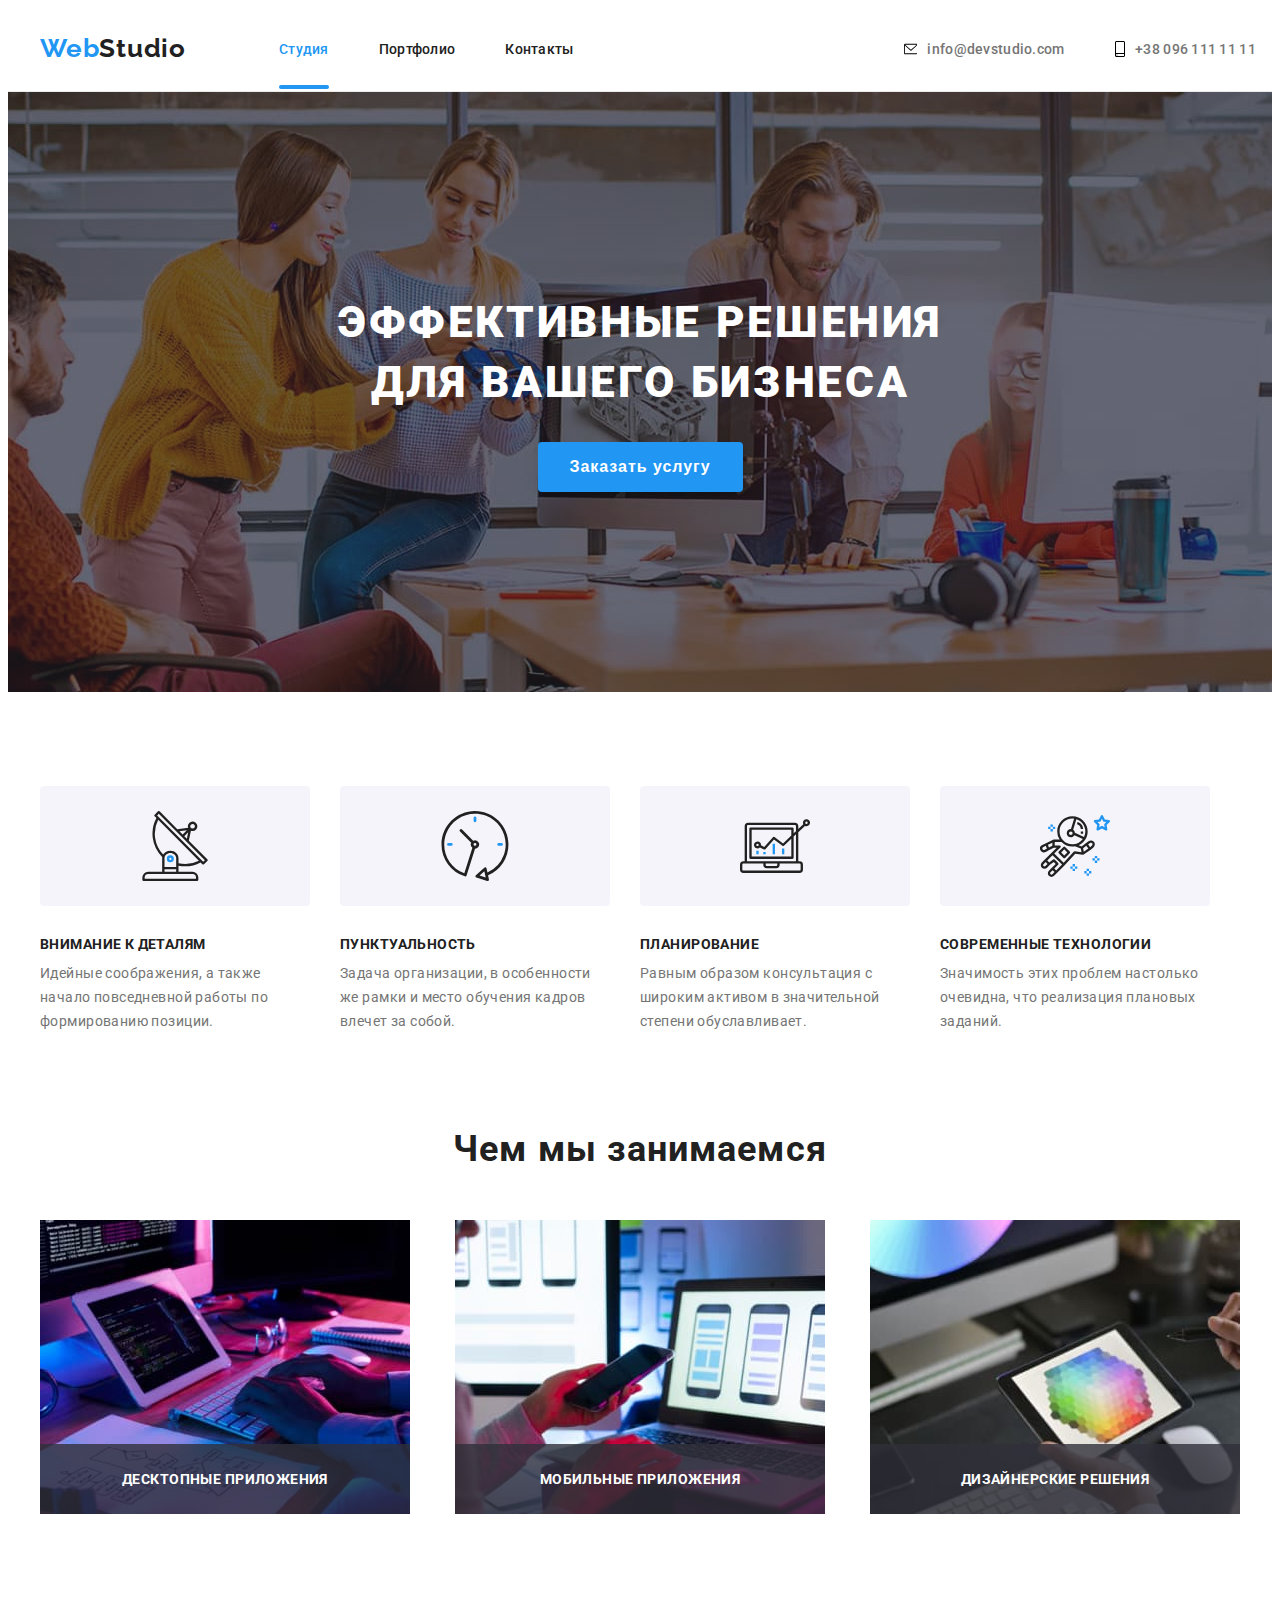
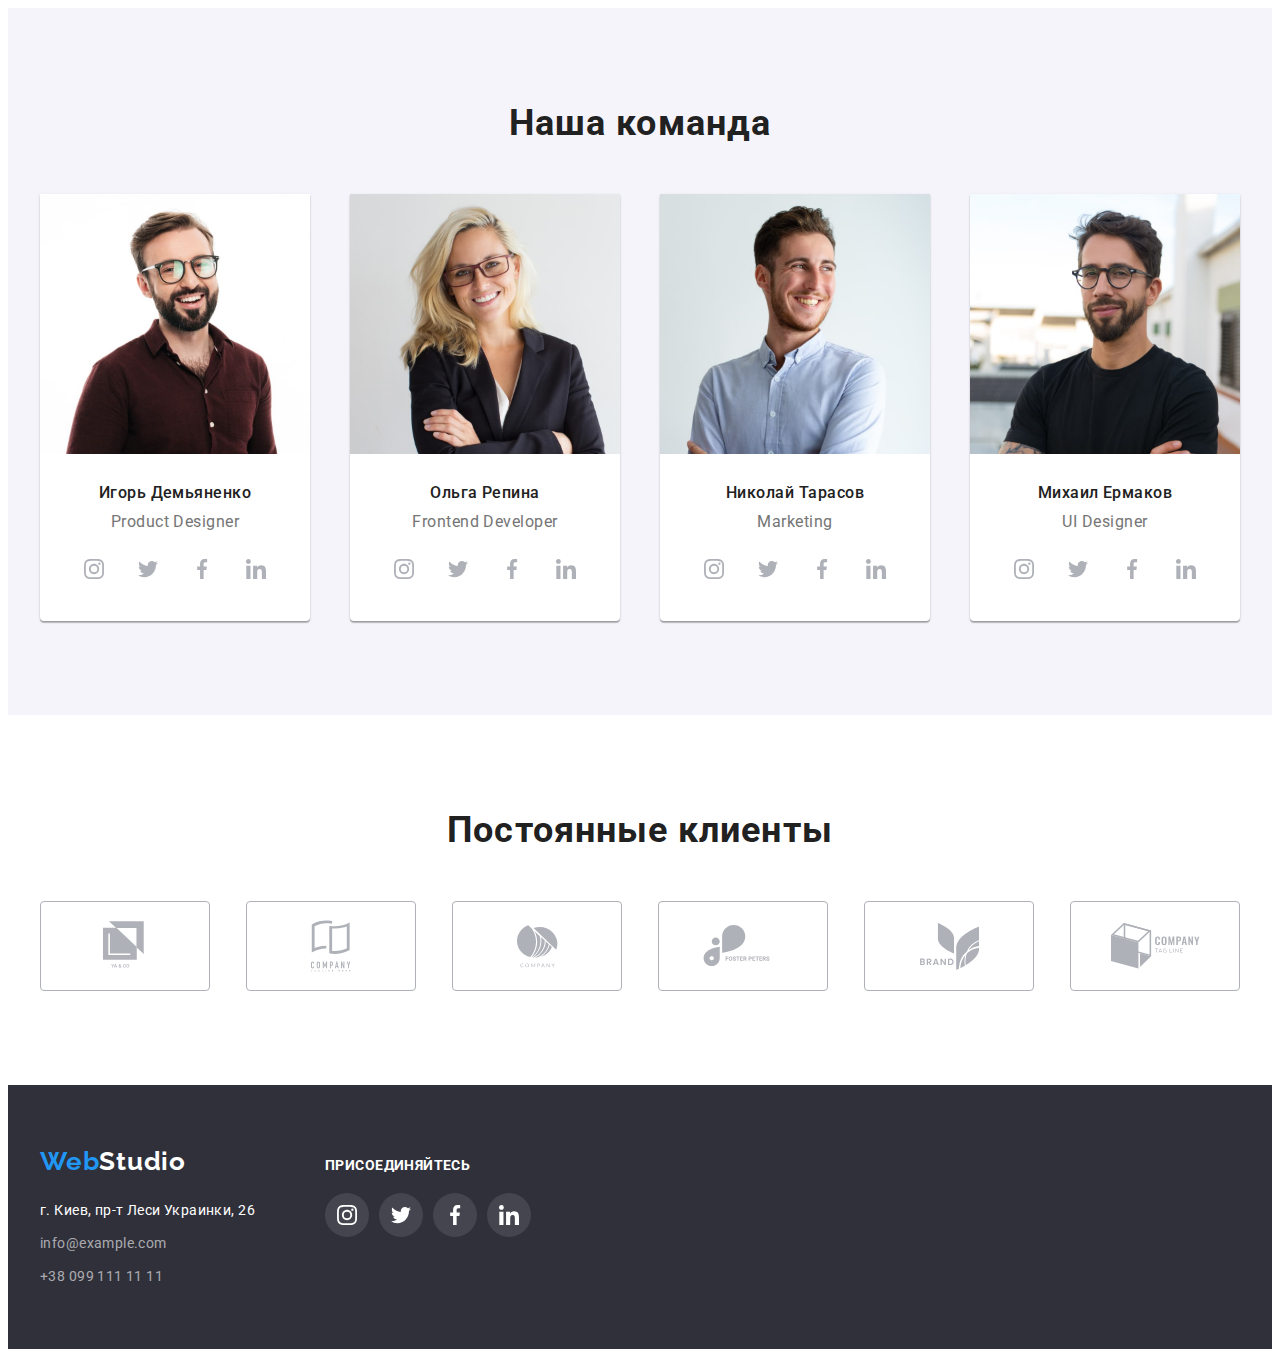
==== index.html @ bb1527b4 "перенесли ДЗ 5" ====
<!DOCTYPE html>
<html lang="ru">

<head>
    <meta charset="UTF-8">
    <meta name="viewport" content="width=device-width, initial-scale=1.0">
    <title>WebStudio</title>
    <link rel="stylesheet" href="https://cdnjs.cloudflare.com/ajax/libs/modern-normalize/1.0.0/modern-normalize.css" integrity="sha512-Zx6MlUMKSVJoQ+83OwhdILe8cSEsCzfqThJd7J/VA2UrK6Ctj85p+xzqfyuNXE5B1k25uUdmJ2OzItbBy9GHAQ=="иcrossorigin="anonymous"/>
    <link rel="preconnect" href="https://fonts.gstatic.com">
    <link href="https://fonts.googleapis.com/css2?family=Raleway:wght@700&family=Roboto:wght@400;500;700;900&display=swap" rel="stylesheet">
    <link rel="stylesheet" href="./css/styles.css"
</head>

<body>
    <header class="header">
       <div class="container">
        <nav class="navigation">
           <a class="logo" href="">
               <span class="logo-web">Web</span>Studio
           </a>
           <ul class="navigation-list">
               <li class="navigation-list-item">
                   <a class="navigation-list-link current" href="./index.html">Студия</a>
               </li>
               <li class="navigation-list-item">
                   <a class="navigation-list-link" href="./portfolio.html">Портфолио</a>
               </li>
               <li class="navigation-list-item">
                   <a class="navigation-list-link" href="#">Контакты</a>
               </li>
           </ul>
        </nav>
        <ul class="contact-list">
            <li class="contact-list-item">
                <a class="contact-mail" href="mailto:info@devstudio.com"><svg class="contact-icon">
                    <use href="./images/sprite.svg#icon-envelope"></use>
                </svg>info@devstudio.com</a>
            </li>
            <li class="contact-list-item">
                <a class="contact-tel" href="tel:+380961111111"><svg class="contact-icon">
                    <use href="./images/sprite.svg#icon-smartphone"></use>
                </svg>+38 096 111 11 11</a>
            </li>
        </ul>
       </div> 
    </header>
    <main>

        <!--HERO-->
        <section class="hero">
          <div class="container">
            <h1 class="hero-title">Эффективные решения для вашего бизнеса</h1>
            <button class="hero-button" type="button" data-modal-open>Заказать услугу</button>
          </div>
        </section>

        <!--Features-->
        <section class="features">
          <div class="container">
            <h2 hidden>Особенности</h2>
            <ul class="features-list">
                <li class="features-item">
                    <div class="features-svg">
                    <svg class="features-icon">
                        <use href="./images/sprite.svg#icon-antenna-1"> </use>
                    </svg>
                    </div>
                    <h3 class="features-title">Внимание к деталям</h3>
                    <p class="description">Идейные соображения, а также начало повседневной работы по формированию позиции.</p>
                </li>
                <li class="features-item">
                    <div class="features-svg">
                    <svg class="features-icon">
                        <use href="./images/sprite.svg#icon-clock-1"> </use>
                    </svg>
                    </div>
                    <h3 class="features-title">Пунктуальность</h3>
                    <p class="description">Задача организации, в особенности же рамки и место обучения кадров влечет за собой.</p>
                </li>
                <li class="features-item">
                    <div class="features-svg">
                    <svg class="features-icon">
                        <use href="./images/sprite.svg#icon-diagram-1"> </use>
                    </svg>
                    </div>
                    <h3 class="features-title">Планирование</h3>
                    <p class="description">Равным образом консультация с широким активом в значительной степени обуславливает.</p>
                </li>
                <li class="features-item">
                    <div class="features-svg">
                    <svg class="features-icon">
                        <use href="./images/sprite.svg#icon-astronaut-1"> </use>
                    </svg>
                    </div>
                    <h3 class="features-title">Современные технологии</h3>
                    <p class="description">Значимость этих проблем настолько очевидна, что реализация плановых заданий.</p>
                </li>
            </ul>
          </div>
        </section>

        <!--What are we doing-->
        <section class="work">
          <div class="container">
              <h2 class="work-title">Чем мы занимаемся</h2>
              <ul class="work-list"> 
                  <li class="work-item">
                    <img src="./images/img-1.jpg" alt="программист работает за столом в офисе" Width="370" height="294">
                    <div class="work-box">
                    <p class="work-description">Десктопные приложения</p>
                    </div>
                  </li>
                  <li class="work-item">
                    <img src="./images/img-2.jpg" alt="разрабатывают приложения для смартфонов" Width="370" height="294">
                    <div class="work-box">
                    <p class="work-description">Мобильные приложения</p>
                    </div>
                  </li>
                  <li class="work-item">
                    <img src="./images/img-3.jpg" alt="креативный веб-дизайн" Width="370" height="294">
                    <div class="work-box">
                    <p class="work-description">Дизайнерские решения</p>
                   </div>
                  </li>
              </ul>
         </div>
        </section>

        <!--Our team-->
        <section class="team">
         <div class="container">
            <h2 class="team-title">Наша команда</h2>
            <ul class="team-list">
                <li class="team-section">
                    <img class="team-img" src="./images/team/img-1.jpg" alt="фото Игоря Демьяненко" Width="270" height="260">
                    <div class="team-box">
                    <h3 class="team-item">Игорь Демьяненко</h3>
                    <p class="team-description" lang="en">Product Designer</p>
                     <ul class="team-social-list">
                         <li class="team-social-item">
                             <a class="team-social-link" href="#">
                             <svg class="team-social-icon">
                        <use href="./images/sprite.svg#icon-instagram-2"> </use>
                             </svg>
                            </a>
                            </li>
                         <li class="team-social-item">
                             <a class="team-social-link" href="#">
                             <svg class="team-social-icon">
                        <use href="./images/sprite.svg#icon-twitter-1"> </use>
                             </svg>
                            </a>
                            </li>
                         <li class="team-social-item">
                             <a class="team-social-link" href="#">
                             <svg class="team-social-icon">
                        <use href="./images/sprite.svg#icon-facebook-1"> </use>
                             </svg>
                            </a>
                            </li>
                         <li class="team-social-item">
                             <a class="team-social-link" href="#">
                             <svg class="team-social-icon">
                        <use href="./images/sprite.svg#icon-linkedin-1"> </use>
                             </svg>
                            </a>
                            </li>
                     </ul>
                    </div>
                </li>
                <li class="team-section">
                    <img class="team-img" src="./images/team/img-2.jpg" alt="фото Ольги Репиной" Width="270" height="260">
                    <div class="team-box">
                    <h3 class="team-item">Ольга Репина</h3>
                    <p class="team-description" lang="en">Frontend Developer</p>
                    <ul class="team-social-list">
                        <li class="team-social-item">
                            <a class="team-social-link" href="#">
                            <svg class="team-social-icon">
                        <use href="./images/sprite.svg#icon-instagram-2"> </use>
                             </svg>
                            </a>
                        </li>
                        <li class="team-social-item">
                            <a class="team-social-link" href="#">
                            <svg class="team-social-icon">
                        <use href="./images/sprite.svg#icon-twitter-1"> </use>
                             </svg>
                            </a>
                        </li>
                        <li class="team-social-item">
                            <a class="team-social-link" href="#">
                            <svg class="team-social-icon">
                        <use href="./images/sprite.svg#icon-facebook-1"> </use>
                             </svg>
                            </a>
                        </li>
                        <li class="team-social-item">
                            <a class="team-social-link" href="#">
                            <svg class="team-social-icon">
                        <use href="./images/sprite.svg#icon-linkedin-1"> </use>
                             </svg>
                            </a>
                        </li>
                    </ul>
                    </div>
                </li>
                <li class="team-section">
                    <img class="team-img" src="./images/team/img-3.jpg" alt="фото Николая Тарасова" Width="270" height="260">
                    <div class="team-box">
                    <h3 class="team-item">Николай Тарасов</h3>
                    <p class="team-description" lang="en">Marketing</p>
                    <ul class="team-social-list">
                        <li class="team-social-item">
                            <a class="team-social-link" href="#">
                            <svg class="team-social-icon">
                        <use href="./images/sprite.svg#icon-instagram-2"> </use>
                             </svg>
                            </a>
                        </li>
                        <li class="team-social-item">
                            <a class="team-social-link" href="#">
                            <svg class="team-social-icon">
                        <use href="./images/sprite.svg#icon-twitter-1"> </use>
                             </svg>
                            </a>
                        </li>
                        <li class="team-social-item">
                            <a class="team-social-link" href="#">
                            <svg class="team-social-icon">
                        <use href="./images/sprite.svg#icon-facebook-1"> </use>
                             </svg>
                            </a>
                        </li>
                        <li class="team-social-item">
                            <a class="team-social-link" href="#">
                            <svg class="team-social-icon">
                        <use href="./images/sprite.svg#icon-linkedin-1"> </use>
                             </svg>
                            </a>
                        </li>
                    </ul>
                    </div>
                </li>
                <li class="team-section">
                    <img class="team-img" src="./images/team/img-4.jpg" alt="фото Михаила Ермакова" Width="270" height="260">
                    <div class="team-box">
                    <h3 class="team-item">Михаил Ермаков</h3>
                    <p class="team-description" lang="en">UI Designer</p>
                    <ul class="team-social-list">
                        <li class="team-social-item">
                            <a class="team-social-link" href="#">
                            <svg class="team-social-icon">
                        <use href="./images/sprite.svg#icon-instagram-2" w> </use>
                             </svg>
                            </a>
                        </li>
                        <li class="team-social-item">
                            <a class="team-social-link" href="#">
                            <svg class="team-social-icon">
                        <use href="./images/sprite.svg#icon-twitter-1"> </use>
                             </svg>
                            </a>
                        </li>
                        <li class="team-social-item">
                            <a class="team-social-link" href="#">
                            <svg class="team-social-icon">
                        <use href="./images/sprite.svg#icon-facebook-1"> </use>
                             </svg>
                            </a>
                        </li>
                        <li class="team-social-item">
                            <a class="team-social-link" href="#">
                            <svg class="team-social-icon">
                        <use href="./images/sprite.svg#icon-linkedin-1"> </use>
                             </svg>
                            </a>
                        </li>
                    </ul>
                    </div>
                </li>
            </ul>
        </div>
        </section>

    <!-- Regular clients -->
    <section class="clients">
        <div class="container">
            <h2 class="our-clients">Постоянные клиенты</h2>
            <ul class="clients-list">
                <li class="clients-item">
                    <a class="clients-link" href="#">
                        <svg class="clients-icon" width="45" height="50">
                            <use href="./images/sprite.svg#icon-logo-1"> </use>
                                 </svg>
                    </a>
                </li>
                <li class="clients-item">
                    <a class="clients-link" href="#">
                        <svg class="clients-icon" width="40" height="52">
                            <use href="./images/sprite.svg#icon-logo-2"> </use>
                                 </svg>
                    </a>
                </li>
                <li class="clients-item">
                    <a class="clients-link" href="#">
                        <svg class="clients-icon" width="41" height="43">
                            <use href="./images/sprite.svg#icon-logo-3"> </use>
                                 </svg>
                    </a>
                </li>
                <li class="clients-item">
                    <a class="clients-link" href="#">
                        <svg class="clients-icon" width="80" height="42">
                            <use href="./images/sprite.svg#icon-logo-4"> </use>
                                 </svg>
                    </a>
                </li>
                <li class="clients-item">
                    <a class="clients-link" href="#">
                        <svg class="clients-icon" width="59" height="47">
                            <use href="./images/sprite.svg#icon-logo-5"> </use>
                                 </svg> 
                    </a>
                </li>
                <li class="clients-item">
                    <a class="clients-link" href="#">
                        <svg class="clients-icon" width="89" height="46">
                            <use href="./images/sprite.svg#icon-logo-6"> </use>
                                 </svg>
                    </a>
                </li>
            </ul>
        </div>
    </section>
</main>

    <!-- FOOTER -->
    <footer class="footer">
          <div class="container">
              <div class="address-info">
            <div class="logo-box">
                 <a class="logo" href="">
                     <span class="logo-web">Web</span>Studio
                 </a>
           </div>
        <address class="address">
            <ul class="address-list">
                <li class="address-item">
                    <a class="address-map" href="https://goo.gl/maps/UfhGTS5ZRC6Ph5dg9" target="blank">г. Киев, пр-т Леси Украинки, 26</a>
                </li>
                <li class="address-item">
                    <a class="address-mail" href="mailto:info@example.com">info@example.com</a>
                </li>
                <li class="address-item">
                    <a class="address-tel" href="tel:+380991111111">+38 099 111 11 11</a>
                </li>
            </ul>
        </address>
             </div>
        <div class="footer-social">
            <p class="footer-social-call">присоединяйтесь</p>
            <ul class="footer-social-list">
                <li class="footer-social-item">
                    <a class="footer-social-link" href="">
                        <svg class="footer-social-icon">
                            <use href="./images/sprite.svg#icon-instagram-2"> </use>
                                 </svg>
                    </a>
                </li>
                <li class="footer-social-item">
                    <a class="footer-social-link" href="">
                        <svg class="footer-social-icon">
                            <use href="./images/sprite.svg#icon-twitter-1"> </use>
                                 </svg>
                    </a>
                </li>
                <li class="footer-social-item">
                    <a class="footer-social-link" href="">
                        <svg class="footer-social-icon">
                            <use href="./images/sprite.svg#icon-facebook-1"> </use>
                                 </svg>
                    </a>
                </li>
                <li class="footer-social-item">
                    <a class="footer-social-link" href="">
                        <svg class="footer-social-icon">
                            <use href="./images/sprite.svg#icon-linkedin-1"> </use>
                                 </svg>
                    </a>
                </li>
            </ul>
        </div>
        </div>
    </footer>
    <div class="backdrop is-hidden" data-modal>
        <div class="modal">
            <button class="modal-close-btn" type="button" data-modal-close>
              <svg class="modal-icon">  
                  <use href="./images/sprite.svg#icon-Vector-2"> </use>
              </svg>
            </button>
        </div>
    </div>

    <script src="./js/modal.js"></script>
</body>
</html>
---- css/styles.css ----
:root {
--text-font: 'Roboto', sans-serif;
--accent-color: #2196F3;
--main-text-color:#757575;
--background-color:#2F303A;
--second-text-color:#FFFFFF;
--title-color:#212121;
--transition-duration: 250ms;
--transition-timing-function: cubic-bezier(0.4, 0, 0.2, 1);
}

body{
    font-family: var(--text-font)
}

h1,
h2,
h3,
h4,
h5,
h6,
p {
    margin: 0;
}

ul,
ol {
    margin: 0;
    padding: 0;
}

img {
    display: block;
}

.container {
    width: 1200px;
    padding-right: 15px;
    padding-left: 15px;
    margin: 0 auto;
}

/* ====================== HEADER========================= */

.header {
    border-bottom: 1px solid #ECECEC;
}

.header .container{
    display: flex;
    align-items: center;
}

.navigation {
    display: flex;
    align-items: center;
}

.logo {
    font-family: Raleway;
    font-style: normal;
    font-weight: 700;
    font-size: 26px;
    line-height: 1.292;
    letter-spacing: 0.03em;
    color: var(--title-color);
    text-decoration: none;
    padding-top: 24px;
    padding-bottom: 25px;
}

.header .logo {
    margin-right: 93px;
}

.logo-web{
    color: var(--accent-color);
}


.navigation-list {
    list-style: none;
    display: flex;
    align-items: center;
}

.navigation-list-item:not(:last-child) {
    margin-right: 50px;
}

.navigation-list-item {
    position: relative;
}

.navigation-list .navigation-list-item .navigation-list-link.current{
    color: var(--accent-color);
}

.navigation-list-link {
    display: block; 
    font-weight: 500;
    font-size: 14px;
    line-height: 1.143;
    letter-spacing: 0.02em;
    color:var(--title-color);
    text-decoration: none;
    padding-top: 32px;
    padding-bottom: 32px;
    transition: color var(--transition-duration) var(--transition-timing-function);
}

.navigation-list .navigation-list-item .navigation-list-link.current::after{
    content: "";
    display: block;
    position: absolute;
    bottom: 0;
    left: 0;
    width: 100%;
    height: 4px;;
    background: var(--accent-color);
    border-radius: 2px;
}

.navigation-list-link:hover,
.navigation-list-link:focus,
.contact-mail:hover,
.contact-mail:focus,
.contact-tel:hover,
.contact-tel:focus {
    color: var(--accent-color);
}

.contact-list {
    list-style: none;
    display: flex;
    align-items: center;

    margin-left: 330px;
}


.contact-list-item:not(:last-child) {
     margin-right: 50px;
}


.contact-mail {
    display: flex;
    justify-content: center; 
    align-items: center;
    font-weight: 500;
    font-size: 14px;
    line-height: 16px;
    letter-spacing: 0.02em;
    color: var(--main-text-color);
    text-decoration: none;
    padding-top: 32px;
    padding-bottom: 32px;
    width: 161px;
    height: 16px;
    transition: color var(--transition-duration) var(--transition-timing-function);
}

.contact-mail .contact-icon {
    width: 16px;
    height: 12px;
}

.contact-tel .contact-icon{
    width: 10px;
    height: 16px;
}

.contact-icon {
    margin-right: 10px;
    transition: fill var(--transition-duration) var(--transition-timing-function);
}

.contact-tel {
    display: flex;
    justify-content: center;
    align-items: center;
    font-weight: 500;
    font-size: 14px;
    line-height: 16px;
    letter-spacing: 0.02em;
    color: var(--main-text-color);
    text-decoration: none;
    padding-top: 32px;
    padding-bottom: 32px;
    width: 142px;
    height: 16px;
    transition: color var(--transition-duration) var(--transition-timing-function);
}

.contact-mail:hover .contact-icon,
.contact-mail:focus .contact-icon,
.contact-tel:hover .contact-icon,
.contact-tel:focus .contact-icon {
    fill: var(--accent-color);
}



/* ====================== END HEADER ========================= */


/* ======================== HERO ============================ */


.hero{
    background: var(--background-color);
    background-image: linear-gradient(
        rgba(47, 48, 58, 0.4),
        rgba(47, 48, 58, 0.4)
        ), 
    url(../images/hero/bg.Img.jpg);
    max-width: 1600px;
    height: 600px;
    background-repeat: no-repeat;
    background-size: cover;
    background-position: center;
    margin-right: auto;
    margin-left: auto;
}

.hero .container {
    text-align:center;
    padding-top: 200px;
    padding-bottom: 200px;
}

.hero-title {
    font-weight: 900;
    font-size: 44px;
    line-height: 1.364;
    text-align: center;
    letter-spacing: 0.06em;
    text-transform: uppercase;
    color: var(--second-text-color);

    margin-bottom: 30px;
    margin-right: auto;
    margin-left: auto;
    max-width: 700px;
}

.hero-button {
    font-weight: 700;
    font-size: 16px;
    line-height: 1.875;
    align-items: center;
    text-align: center;
    letter-spacing: 0.06em;
    color: var(--second-text-color);
    background: var(--accent-color);

    box-shadow: 0px 4px 4px rgba(0, 0, 0, 0.15);
    border-radius: 4px;
    min-width: 200px;
    height: 50px;
    border: none;
    padding: 10px 32px;
    cursor: pointer;
}

/* ======================== END HERO ============================ */


/* ======================== Features ============================ */

.features {
    padding-top: 94px;
    padding-bottom: 94px;
}

.features-list{
    list-style: none;
    display: flex;
}

.features-item {
    width: 270px
}

.features-item:not(:last-child) {
margin-right: 30px;
}


.features-svg {
    display: flex;
    justify-content: center;
    align-items: center;
    width: 270px;
    height: 120px;
    background: #F5F4FA;
    border-radius: 4px;

    margin-bottom: 30px;
}

.features-icon {
    width: 70px;
    height: 70px;
}


.features-title {
    font-weight: 700;
    font-size: 14px;
    line-height: 1.143;
    letter-spacing: 0.03em;
    text-transform: uppercase;
    color:var(--title-color);

    margin-bottom: 10px;
}

.description {
    font-weight:400;
    font-size: 14px;
    line-height: 1.714;
    letter-spacing: 0.03em;
    color:var(--main-text-color);
}

/* ======================== END Features ============================ */






/* ===============================What are we doing================= */

.work {
    padding-bottom: 94px;
}

.work-title {
    margin-bottom: 50px;
}

.work-list,
.team-list {
    list-style: none;
}

.work-list {
    display: flex;
    justify-content: space-between;
}

.work-item:not(:last-child) {
    margin-right: 30px;
}

.work-item {
    position: relative;
}

/* .work-item::before {
    display: block;
    content: "";
    position: absolute;
    bottom: 0;
    left: 0;
    width: 100%;
    height: 70px;
    background: rgba(47, 48, 58, 0.8);
} */

.work-box {
    position: absolute;
    bottom: 0;
    left: 0;
    width: 100%;
    height: 70px;
    background: rgba(47, 48, 58, 0.8);
}

.work-description {
    position: absolute;
    left: 50%;
    bottom: 27px;
    width: 100%;
    transform: translate(-50%);

    font-weight: 700;
    font-size: 14px;
    line-height: 1.143;
    text-align: center;
    letter-spacing: 0.03em;
    text-transform: uppercase;

    color: var(--second-text-color);
}


/*=============================== End What are we doing================= */





/* ======================== Our team ============================ */

.team {
    padding-top: 94px;
    padding-bottom: 94px;
    background: #F5F4FA;
}

.team-list {
    display: flex;
    justify-content: space-between;
    margin: -15px;
}

.team-title {
    margin-bottom: 50px;
}

.team-section {
    margin: 15px;
    background-color: var(--second-text-color);
    box-shadow: 0px 1px 3px rgba(0, 0, 0, 0.12), 0px 1px 1px rgba(0, 0, 0, 0.14), 0px 2px 1px rgba(0, 0, 0, 0.2);
    border-radius: 0px 0px 4px 4px;
}

.work-title,
.team-title {
    font-weight:700;
    font-size: 36px;
    line-height: 1.167;
    text-align: center;
    letter-spacing: 0.03em;
    color: var(--title-color);
}

.team-box {
    padding: 30px 32px;
}

.team-item {
    font-weight: 500;
    font-size: 16px;
    line-height: 1.186;
    letter-spacing: 0.03em;
    color:var(--title-color);

    margin-bottom: 10px;
    text-align: center;
}

.team-description {
    font-weight: 400;
    font-size: 16px;
    line-height: 1.186;
    letter-spacing: 0.03em;
    color: var(--main-text-color);

    text-align: center;
    margin-bottom: 16px;
}

.team-social-list {
    list-style-type: none;
    text-decoration: none;
    display: flex;
    justify-content: space-between;
}

.team-social-item {
    width: 44px;
    height: 44px;
}

.team-social-link {
    display: flex;
    justify-content: center;
    align-items: center;
    width: 100%;
    height: 100%;
    background-color: var(--second-text-color);
    border-radius: 50%;
    transition: background-color var(--transition-duration) var(--transition-timing-function);
}

.team-social-link:hover,
.team-social-link:focus {
    background-color: var(--accent-color);
}

.team-social-icon {
    width: 20px;
    height: 20px;
    fill: #AFB1B8;
    transition: fill var(--transition-duration) var(--transition-timing-function);
}

.team-social-link:hover .team-social-icon,
.team-social-link:hover .team-social-icon,
.team-social-link:focus .team-social-icon,
.team-social-link:focus .team-social-icon {
    fill: var(--second-text-color);
}





/* ======================== END Our team ============================ */


/* ============================ Regular clients =========================== */
.clients {
    padding-top: 94px;
    padding-bottom: 94px;
    /* background-color: #E5E5E5; */
}

.our-clients {
    font-weight: 700;
    font-size: 36px;
    line-height: 1.167;
    text-align: center;
    letter-spacing: 0.03em;

    color: var(--title-color);
    margin-bottom: 50px;
}


.clients-list {
    display: flex;
    justify-content: space-between;
    list-style: none;
}

.clients-item {
    width: 170px;
    height: 90px;
}

.clients-link {
    display: flex;
    justify-content: center;
    align-items: center;
    width: 100%;
    height: 100%;
    border: 1px solid #AFB1B8;
    box-sizing: border-box;
    border-radius: 4px;
    transition: border-color var(--transition-duration) var(--transition-timing-function);
}

.clients-icon {
    fill: #AFB1B8;
    transition: fill var(--transition-duration) var(--transition-timing-function);
}

.clients-link:hover,
.clients-link:focus {
    border-color: var(--accent-color);
}

.clients-link:hover .clients-icon,
.clients-link:focus .clients-icon {
    fill: var(--accent-color);
}

/* ============================ END Regular clients =========================== */

/* ======================== footer ============================ */

.footer{
    background:var(--background-color);
    padding-top: 60px;
    padding-bottom: 60px;
}

.address-info {
    margin-right: 70px;
}

.footer .logo {
    padding: 0;
    color: var(--second-text-color)
}

.logo-box {
    margin-bottom: 20px;
}

.address-list {
    list-style: none;
}

.address-item:not(:last-child) {
     margin-bottom: 9px;
}

.address-map {
    font-weight: 400;
    font-size: 14px;
    line-height: 1.714;
    letter-spacing: 0.03em;
    color: var(--second-text-color);
    text-decoration: none;
    font-style: normal;
    transition: color var(--transition-duration) var(--transition-timing-function);
}

.address-mail {
    font-weight: 400;
    font-size: 14px;
    line-height: 1.714;
    letter-spacing: 0.03em;
    color: rgba(255, 255, 255, 0.6);
    text-decoration: none;
    font-style: normal;
    transition: color var(--transition-duration) var(--transition-timing-function);
}

.address-tel {
    font-weight: 400;
    font-size: 14px;
    line-height: 1.714;
    letter-spacing: 0.03em;
    color: rgba(255, 255, 255, 0.6);
    text-decoration: none;
    font-style: normal;
    transition: color var(--transition-duration) var(--transition-timing-function);
}

.address-map:hover,
.address-map:focus,
.address-mail:hover,
.address-mail:focus,
.address-tel:hover,
.address-tel:focus {
   color:var(--accent-color)
}


.footer-social-item {
    list-style: none;
}

 .footer .container{
    display: flex;
    align-items: baseline;
}

.footer-social-list {
    display: flex;
}

.footer-social-item:not(:last-child) {
    margin-right: 10px;
}

.footer-social-call {
    font-weight: 700;
    font-size: 14px;
    line-height: 1.143;
    letter-spacing: 0.03em;
    text-transform: uppercase;
    color: var(--second-text-color);

    margin-bottom: 20px;
}

.footer-social-item {
    width: 44px;
    height: 44px;
}

.footer-social-link {
    display: flex;
    justify-content: center;
    align-items: center;
    width: 100%;
    height: 100%;
    border-radius: 50%;
    background-color: rgba(255, 255, 255, 0.1);
    transition: background-color var(--transition-duration) var(--transition-timing-function);
}

.footer-social-icon {
    width: 20px;
    height: 20px;
    fill: var(--second-text-color);
    transition: fill var(--transition-duration) var(--transition-timing-function);
}

.footer-social-link:hover,
.footer-social-link:focus {
    background-color: var(--accent-color);
}

.footer-social-link:hover .footer-social-icon,
.footer-social-link:focus .footer-social-icon {
    fill:var(--second-text-color);
}






/* ======================== END footer ============================ */


/* ======================== Portfolio ============================ */

.portfolio {
    padding-top: 94px;
    padding-bottom: 94px;
}

.portfolio-list {
   list-style: none;
   display: flex;
   justify-content: center;
   margin-bottom: 50px;
}

.portfolio-item:not(:last-child) {
    margin-right: 8px;
}

.portfolio-nav {
    list-style: none;
}



.portfolio-button {
font-weight: 500;
font-size: 16px;
line-height: 1.625;
text-align: center;
letter-spacing: 0.03em;
color: var(--title-color);

background: #F5F4FA;
border-radius: 4px;
border:none;
padding: 6px 22px;
cursor: pointer;
transition: background-color var(--transition-duration) var(--transition-timing-function),
color var(--transition-duration) var(--transition-timing-function),
box-shadow var(--transition-duration) var(--transition-timing-function);
}

.portfolio-button:hover,
.portfolio-button:focus {
    background: var(--accent-color);
    color: var(--second-text-color);
    box-shadow: 0px 3px 1px rgba(0, 0, 0, 0.1), 0px 1px 2px rgba(0, 0, 0, 0.08), 0px 2px 2px rgba(0, 0, 0, 0.12);
}

.portfolio-nav {
    display: flex;
    flex-wrap: wrap;
    margin: -15px;
}

.portfolio-nav-list {
    margin: 15px;
}

.portfolio-nav-link:hover,
.portfolio-nav-link:focus {
    box-shadow: 0px 1px 1px rgba(0, 0, 0, 0.12), 0px 4px 4px rgba(0, 0, 0, 0.06), 1px 4px 6px rgba(0, 0, 0, 0.16);
}

.overlay-box {
    position: relative;
    overflow: hidden;
}

.overlay-description {
    position: absolute;
    top: 0;
    left: 0;
    font-weight: 400;
    font-size: 18px;
    line-height: 1.555;
    letter-spacing: 0.03em;
    color: #FFFFFF;
    background: rgba(33, 150, 243, 0.9);
    transform: translateY(100%);
    padding: 70px 24px;
    transition: transform var(--transition-duration) var(--transition-timing-function);
}

.portfolio-nav-link:hover .overlay-description,
.portfolio-nav-link:focus .overlay-description {
    transform: translateY(0);
}

.portfolio-nav-link{
    display: block;
    text-decoration: none;
    transition: box-shadow var(--transition-duration) var(--transition-timing-function);
}

.portfolio-box {
    padding-top: 20px;
    padding-right: 24px;
    padding-bottom: 20px;
    padding-left: 24px;
    background: var(--second-text-color);
    border: 1px solid #EEEEEE;
    box-sizing: border-box;
}

.portfolio-nav-title {
    font-weight: 700;
    font-size: 18px;
    line-height: 2;
    letter-spacing: 0.06em;
    color: var(--title-color);

    margin-bottom: 4px;
}

.portfolio-nav-description {
    font-weight: 400;
    font-size: 16px;
    line-height: 1.875;
    letter-spacing: 0.03em;
    color:var(--main-text-color);
}

/* ======================== END Portfolio ============================ */


/* ===================== Backdrop ================================*/

.backdrop {
    position: fixed;
    width: 100%;
    height: 100%;
    top: 0;
    left: 0;
    background-color: rgba(0, 0, 0, 0.2);
    transition: opacity var(--transition-duration) var(--transition-timing-function),
    visibility var(--transition-duration) var(--transition-timing-function),
    pointer-events var(--transition-duration) var(--transition-timing-function);
}

.modal {
    position: absolute;
    top: 50%;
    left: 50%;
    transform: translate(-50%, -50%);
    width: 528px;
    height: 581px;



    background-color: #FFFFFF;
    box-shadow: 0px 1px 3px rgba(0, 0, 0, 0.12), 0px 1px 1px rgba(0, 0, 0, 0.14), 0px 2px 1px rgba(0, 0, 0, 0.2);
    border-radius: 4px;
}

.modal-close-btn { 
    position: absolute;
    top: 8px;
    right: 8px;
    Width: 30px;
    Height: 30px;
    background-color: #FFFFFF;
    border: 1px solid rgba(0, 0, 0, 0.1);
    box-sizing: border-box;
    border-radius: 50%;
    cursor: pointer; 
}

.modal-icon {
    Width: 11px;
    Height: 11px;
}

.is-hidden {
    opacity: 0;
    visibility: hidden;
    pointer-events: none;
}

/* ===================== END Backdrop ================================*/
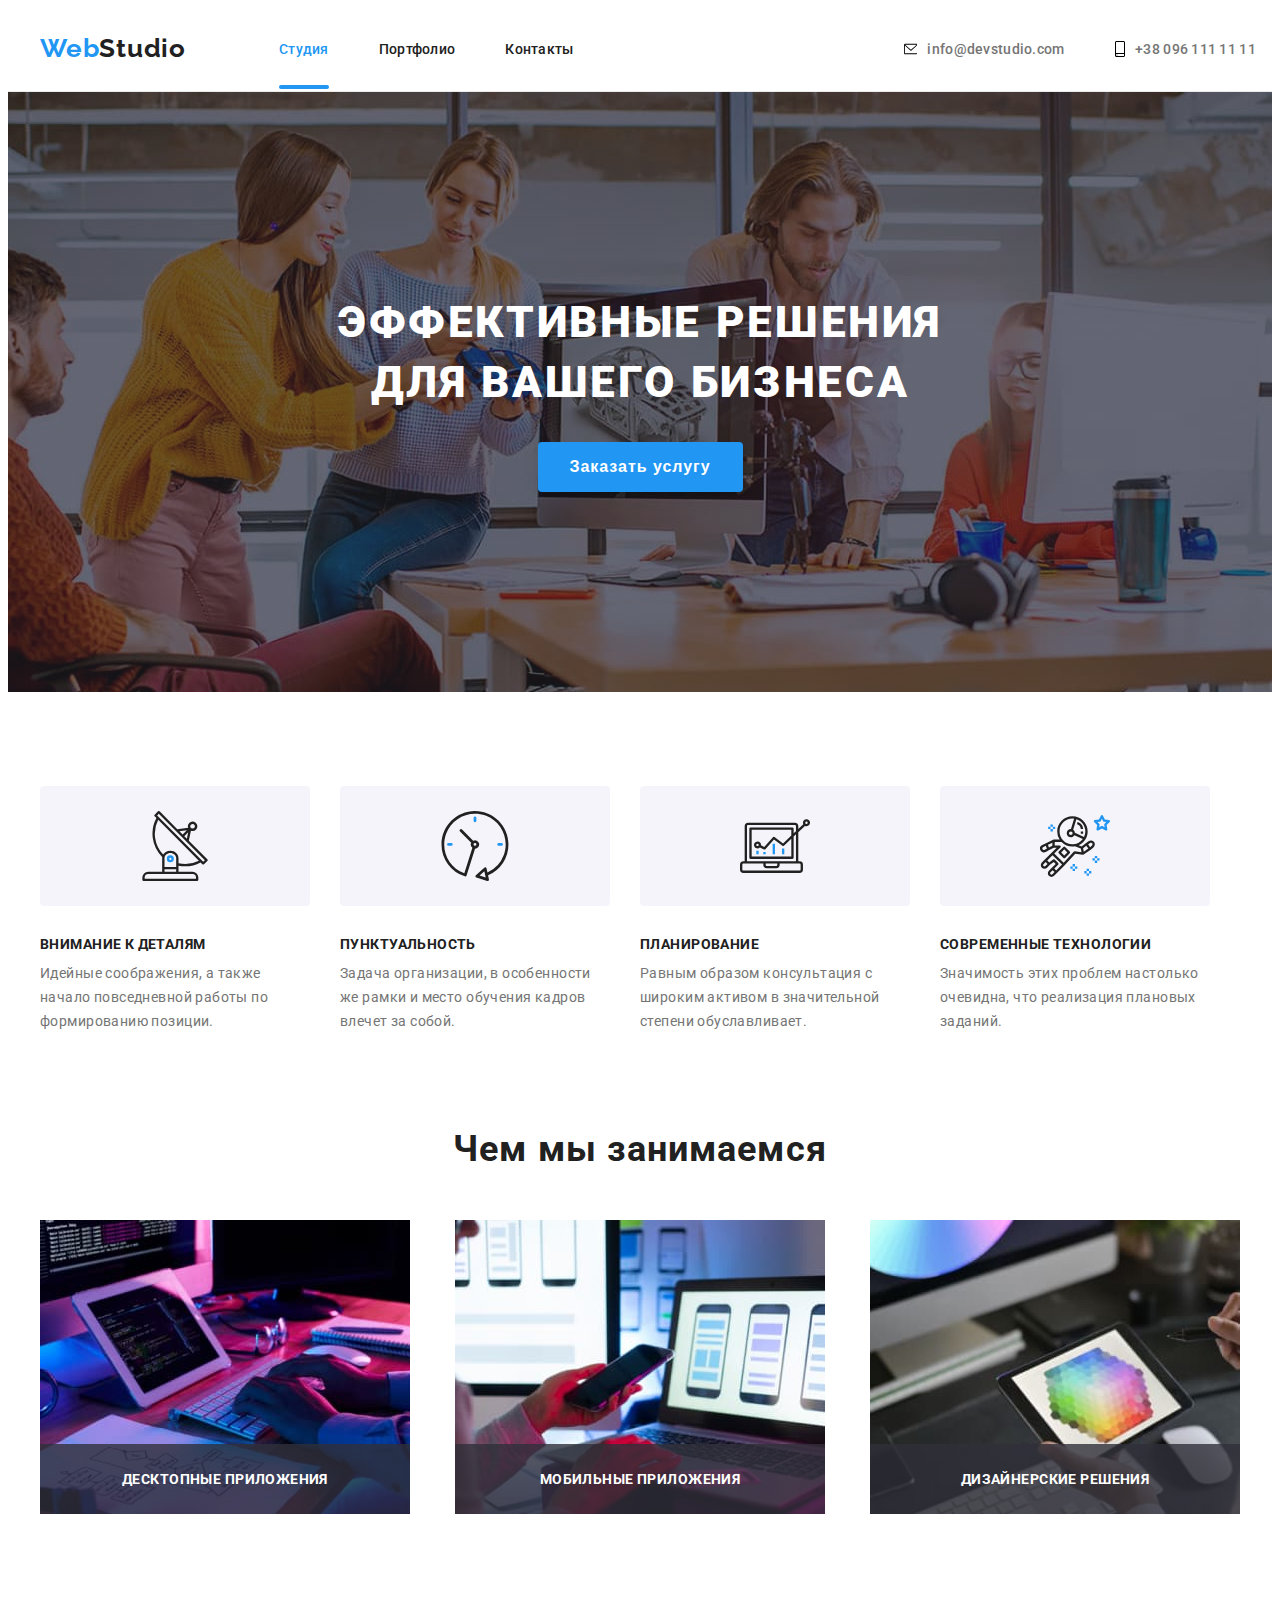
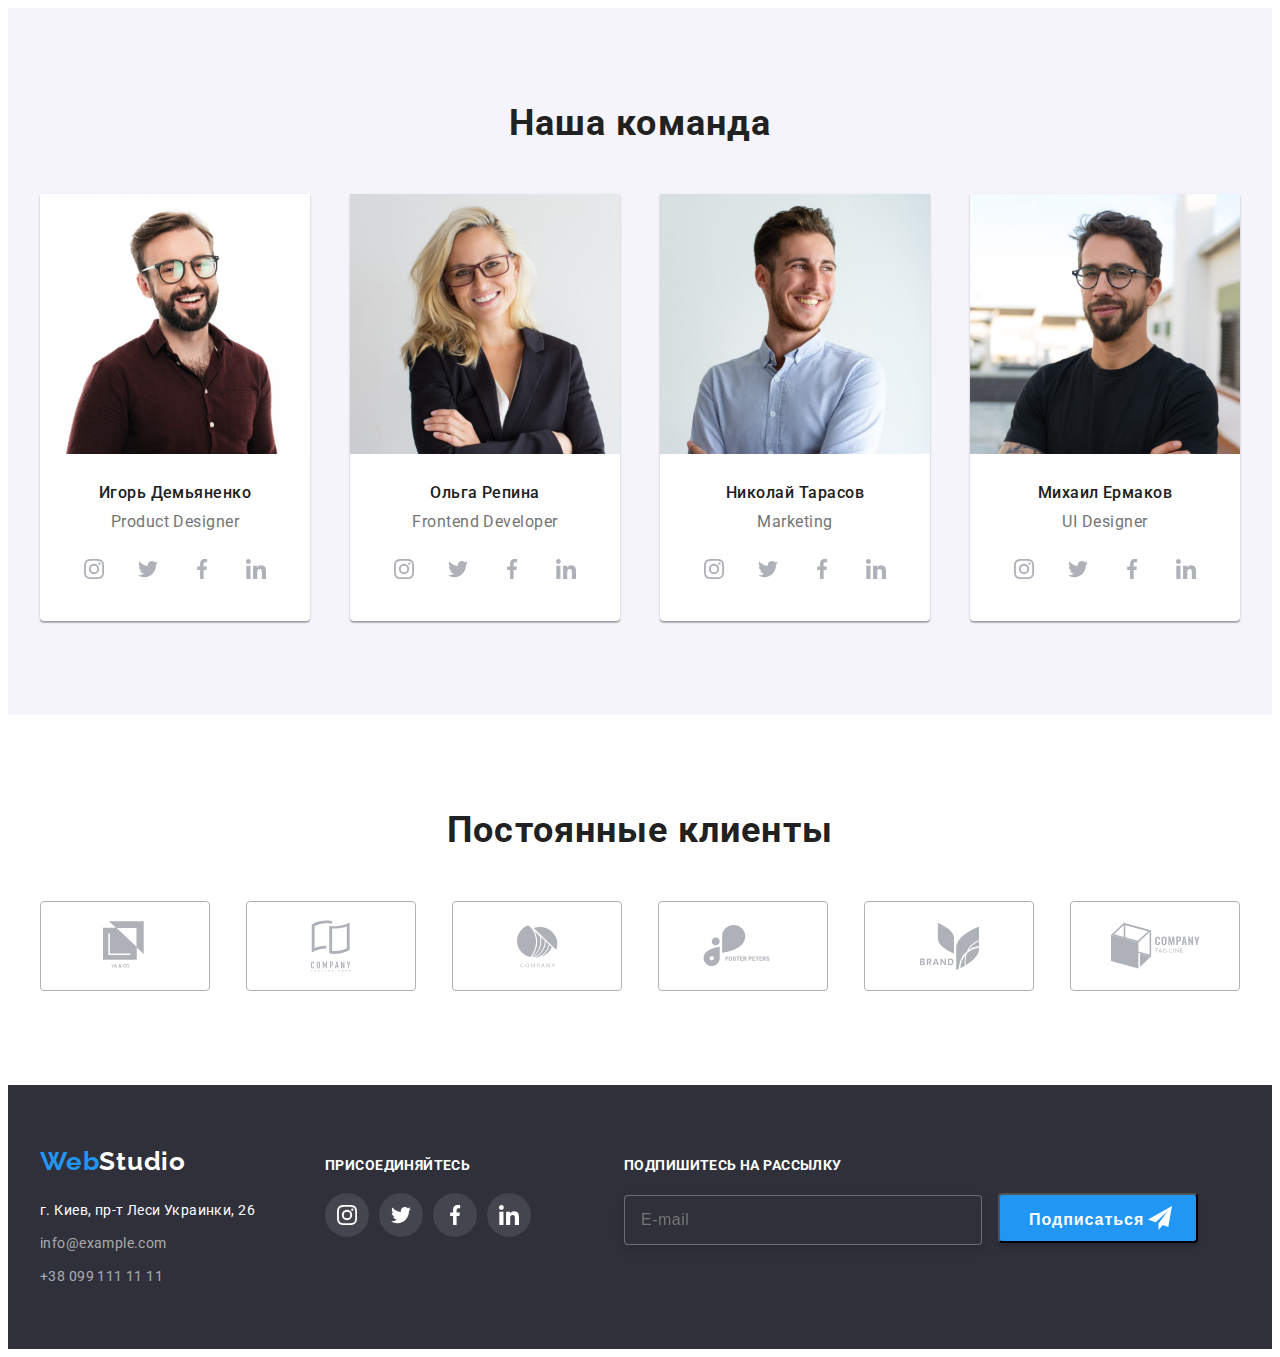
==== commit 047ba9f2: "ДЗ 6" ====
--- a/index.html
+++ b/index.html
@@ -57,7 +57,7 @@
         <!--Features-->
         <section class="features">
           <div class="container">
-            <h2 hidden>Особенности</h2>
+            <h2 class="visually-hidden">Особенности</h2>
             <ul class="features-list">
                 <li class="features-item">
                     <div class="features-svg">
@@ -391,8 +391,21 @@
                 </li>
             </ul>
         </div>
+        <div class="footer-subscription">
+            <p class="footer-subscription-title">Подпишитесь на рассылку</p>
+            <form class="footer-form">
+                <input form="email" class="footer-form-input" placeholder="E-mail">
+                <button type="submit" class="footer-form-button">Подписаться
+                    <svg class="footer-form-icon">
+                        <use href="./images/sprite.svg#icon-icon-send"> </use>
+                             </svg>
+                </button>
+            </form>
+        </div>
         </div>
     </footer>
+
+<!-- backdrop -->
     <div class="backdrop is-hidden" data-modal>
         <div class="modal">
             <button class="modal-close-btn" type="button" data-modal-close>
@@ -400,6 +413,51 @@
                   <use href="./images/sprite.svg#icon-Vector-2"> </use>
               </svg>
             </button>
+            <form action="#" class="modal-form">
+                <p class="modal-form-title">Оставьте свои данные, мы вам перезвоним</p>
+
+               <label class="modal-form-input-label">
+                   Имя
+                   <span class="modal-form-input-wrapper">
+               <input type="text" name="user-name" class="modal-form-input">
+               <svg class="modal-form-icon">
+                <use href="./images/sprite.svg#icon-modal"> </use>
+                     </svg>
+                    </span>
+                    </label>
+
+               <label class="modal-form-input-label">
+                   Телефон
+                   <span class="modal-form-input-wrapper">
+               <input type="tel" name="user-phone" class="modal-form-input">
+               <svg class="modal-form-icon">
+                <use href="./images/sprite.svg#icon-modal-1"> </use>
+                     </svg>
+                    </span>
+                    </label>
+
+               <label class="modal-form-input-label">
+                   Почта
+                   <span class="modal-form-input-wrapper">
+               <input type="email" name="user-mail" class="modal-form-input">
+               <svg class="modal-form-icon">
+                <use href="./images/sprite.svg#icon-modal-2"> </use>
+                     </svg>
+                    </span>
+                    </label>
+
+               <label class="modal-form-input-label">
+                   Комментарий
+               <textarea name="user-message" class="modal-form-message" placeholder="Введите текст"></textarea>
+                   </label>
+
+               <input type="checkbox" name="user-policy" id="policy-check" class="modal-form-check-policy visually-hidden">
+               <label for="policy-check" class="modal-form-label-policy">
+                   Соглашаюсь с рассылкой и принимаю <a href="#">Условия договора</a>
+            </label>
+
+               <button class="modal-form-button" type="submit">Отправить</button>
+            </form>
         </div>
     </div>
 
--- a/css/styles.css
+++ b/css/styles.css
@@ -8,6 +8,17 @@
 --transition-duration: 250ms;
 --transition-timing-function: cubic-bezier(0.4, 0, 0.2, 1);
 }
+
+.visually-hidden {
+    position: absolute !important;
+    clip: rect(1px 1px 1px 1px); /* IE6, IE7 */
+    clip: rect(1px, 1px, 1px, 1px);
+    padding: 0 !important;
+    border: 0 !important;
+    height: 1px !important;
+    width: 1px !important;
+    overflow: hidden;
+  }
 
 body{
     font-family: var(--text-font)
@@ -662,6 +673,10 @@
     margin-right: 10px;
 }
 
+.footer-social {
+    margin-right: 93px;
+}
+
 .footer-social-call {
     font-weight: 700;
     font-size: 14px;
@@ -706,10 +721,68 @@
     fill:var(--second-text-color);
 }
 
-
-
-
-
+.footer-subscription-title{
+    font-weight: 700;
+    font-size: 14px;
+    line-height: 1.143;
+    letter-spacing: 0.03em;
+    text-transform: uppercase;
+
+    color: #FFFFFF;
+
+    margin-bottom: 20px;
+}
+
+.footer-form-input {
+    width: 358px;
+    height: 50px;
+
+    border: 1px solid rgba(255, 255, 255, 0.3);
+    box-sizing: border-box;
+    filter: drop-shadow(0px 4px 4px rgba(0, 0, 0, 0.15));
+    border-radius: 4px;
+    background: #2F303A;
+
+    padding-left: 16px;
+    margin-right: 12px;
+
+    font-weight: 400;
+    font-size: 16px;
+    line-height: 1.25;
+    letter-spacing: 0.03em;
+    color: rgba(255, 255, 255, 0.6);
+}
+
+.footer-form-button {
+    position: relative;
+    width: 200px;
+    height: 50px;
+    background: #2196F3;
+    box-shadow: 0px 4px 4px rgba(0, 0, 0, 0.15);
+    border-radius: 4px;
+    cursor: pointer;
+
+    font-weight: 700;
+    font-size: 16px;
+    line-height: 1.875;
+    text-align: center;
+    letter-spacing: 0.06em;
+    color: #FFFFFF;
+    padding-top: 10px;
+    padding-right: 62px;
+    padding-bottom: 10px;
+    padding-left: 29px;
+}
+
+
+.footer-form-icon {
+    position: absolute;
+    top: 50%;
+    left: 148px;
+    transform: translateY(-50%);
+    width: 24px;
+    height: 24px;
+}
 
 /* ======================== END footer ============================ */
 
@@ -862,11 +935,11 @@
     width: 528px;
     height: 581px;
 
-
-
     background-color: #FFFFFF;
     box-shadow: 0px 1px 3px rgba(0, 0, 0, 0.12), 0px 1px 1px rgba(0, 0, 0, 0.14), 0px 2px 1px rgba(0, 0, 0, 0.2);
     border-radius: 4px;
+
+    padding: 40px;
 }
 
 .modal-close-btn { 
@@ -893,4 +966,145 @@
     pointer-events: none;
 }
 
+.modal-form {
+    display: flex;
+    flex-direction: column;
+}
+
+.modal-form-title {
+    display: block;
+    width: 100%;
+    font-weight: 700;
+    font-size: 20px;
+    line-height: 1.15;
+    text-align: center;
+    letter-spacing: 0.03em;
+
+    color: #212121;
+    margin-bottom: 30px;
+}
+
+.modal-form-input-label {
+    margin-bottom: 28px;
+}
+
+.modal-form-input-wrapper {
+    display: block;
+    position: relative;
+}
+
+.modal-form-input {
+    display: block;
+    width: 100%;
+    height: 40px;
+    font-weight: 400;
+    font-size: 14px;
+    line-height: 1.143;
+    letter-spacing: 0.01em;
+    border: 1px solid rgba(33, 33, 33, 0.2);
+    box-sizing: border-box;
+    border-radius: 4px;
+    padding-left: 42px;
+    transition: border-color var(--transition-duration) var(--transition-timing-function);
+}
+
+.modal-form-input:focus + .modal-form-icon {
+    fill: var(--accent-color);
+}
+
+.modal-form-input:focus {
+    outline: none;
+    border-color: var(--accent-color);
+}
+
+.modal-form-icon {
+    display: block;
+    position: absolute;
+    top: 50%;
+    left: 15px;
+    transform: translateY(-50%);
+    width: 18px;
+    height: 18px;
+    background: #FFFFFF;
+    transition: fill var(--transition-duration) var(--transition-timing-function);
+}
+
+.modal-form-message {
+    display: block;   
+    width: 100%;
+    height: 120px;
+    font-weight: 400;
+    font-size: 14px;
+    line-height: 1.143;
+    letter-spacing: 0.01em;
+
+    border: 1px solid rgba(33, 33, 33, 0.2);
+    box-sizing: border-box;
+    border-radius: 4px;
+    resize: none;
+    padding: 12px 16px;
+    transition: border-color var(--transition-duration) var(--transition-timing-function);
+}
+
+.modal-form-message:focus {
+    outline: none;
+    border-color: var(--accent-color);
+}
+
+.modal-form-message::placeholder {
+    color: rgba(117, 117, 117, 0.5);
+}
+
+
+.modal-form-label-policy::before {
+    display: inline-block;
+    content: "";
+    width: 16px;
+    height: 15px;
+    /* outline: 1px #212121; */
+    margin-right: 10px;
+    background-image: url(../images/check-box.svg);
+}
+
+.modal-form-check-policy:checked + .modal-form-label-policy::before{
+    background-image: url(../images/check-box-1.svg);
+    background-color: var(--accent-color);
+    background-repeat: no-repeat;
+    background-position: 50% 50%;
+}
+
+.modal-form-check-policy:focus + .modal-form-label-policy::before{
+    box-shadow: 0 0 0 2px var(--accent-color);
+}
+
+.modal-form-label-policy {
+    display: flex;
+    align-items: center;
+    flex-wrap: wrap;
+    font-weight: 400;
+    font-size: 14px;
+    line-height: 1.714;
+    letter-spacing: 0.03em;
+    color: #757575;
+
+    margin-bottom: 30px;
+}
+
+.modal-form-button {
+    align-self: center;
+    font-weight: 700;
+    font-size: 16px;
+    line-height: 30px;
+    letter-spacing: 0.06em;
+
+    color: #FFFFFF;
+    width: 200px;
+    height: 50px;
+    background: #188CE8;
+    box-shadow: 0px 4px 4px rgba(0, 0, 0, 0.15);
+    border-radius: 4px;
+    padding: 10px 55px;
+    cursor: pointer;
+}
+
 /* ===================== END Backdrop ================================*/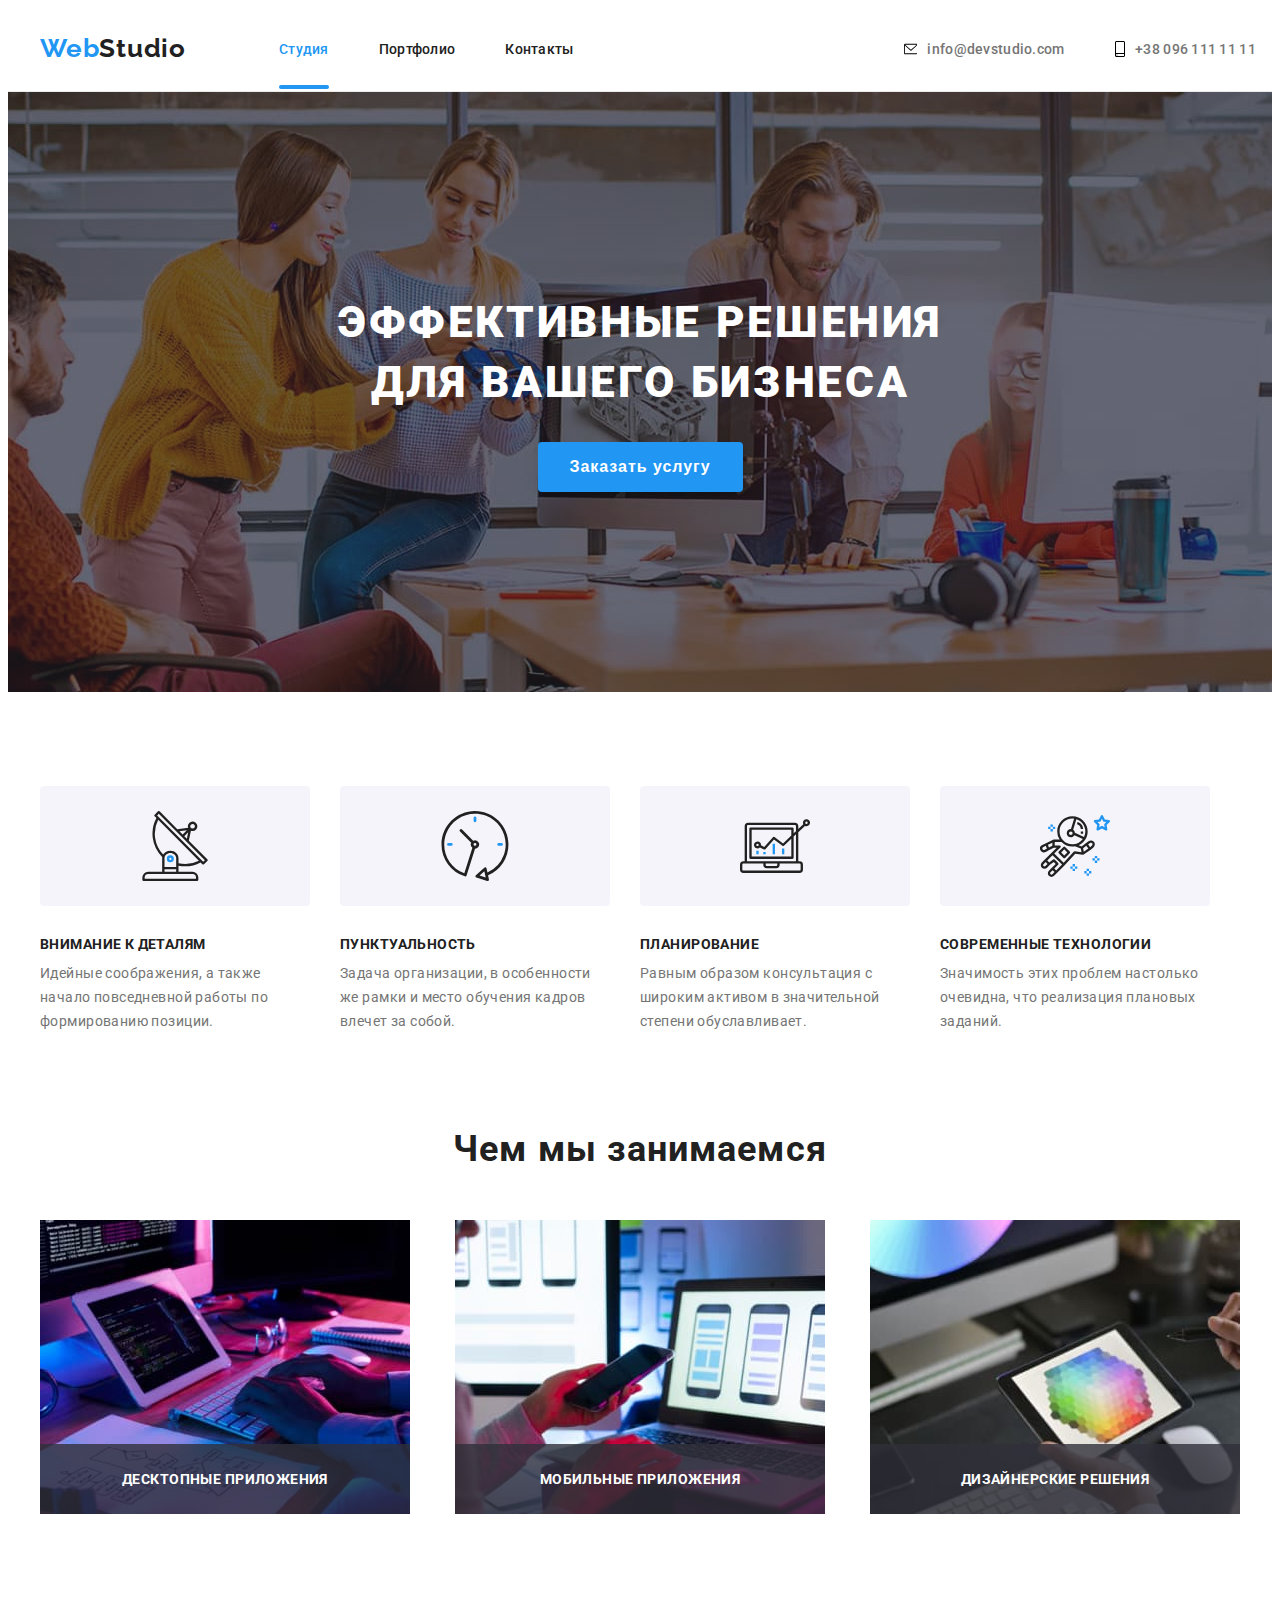
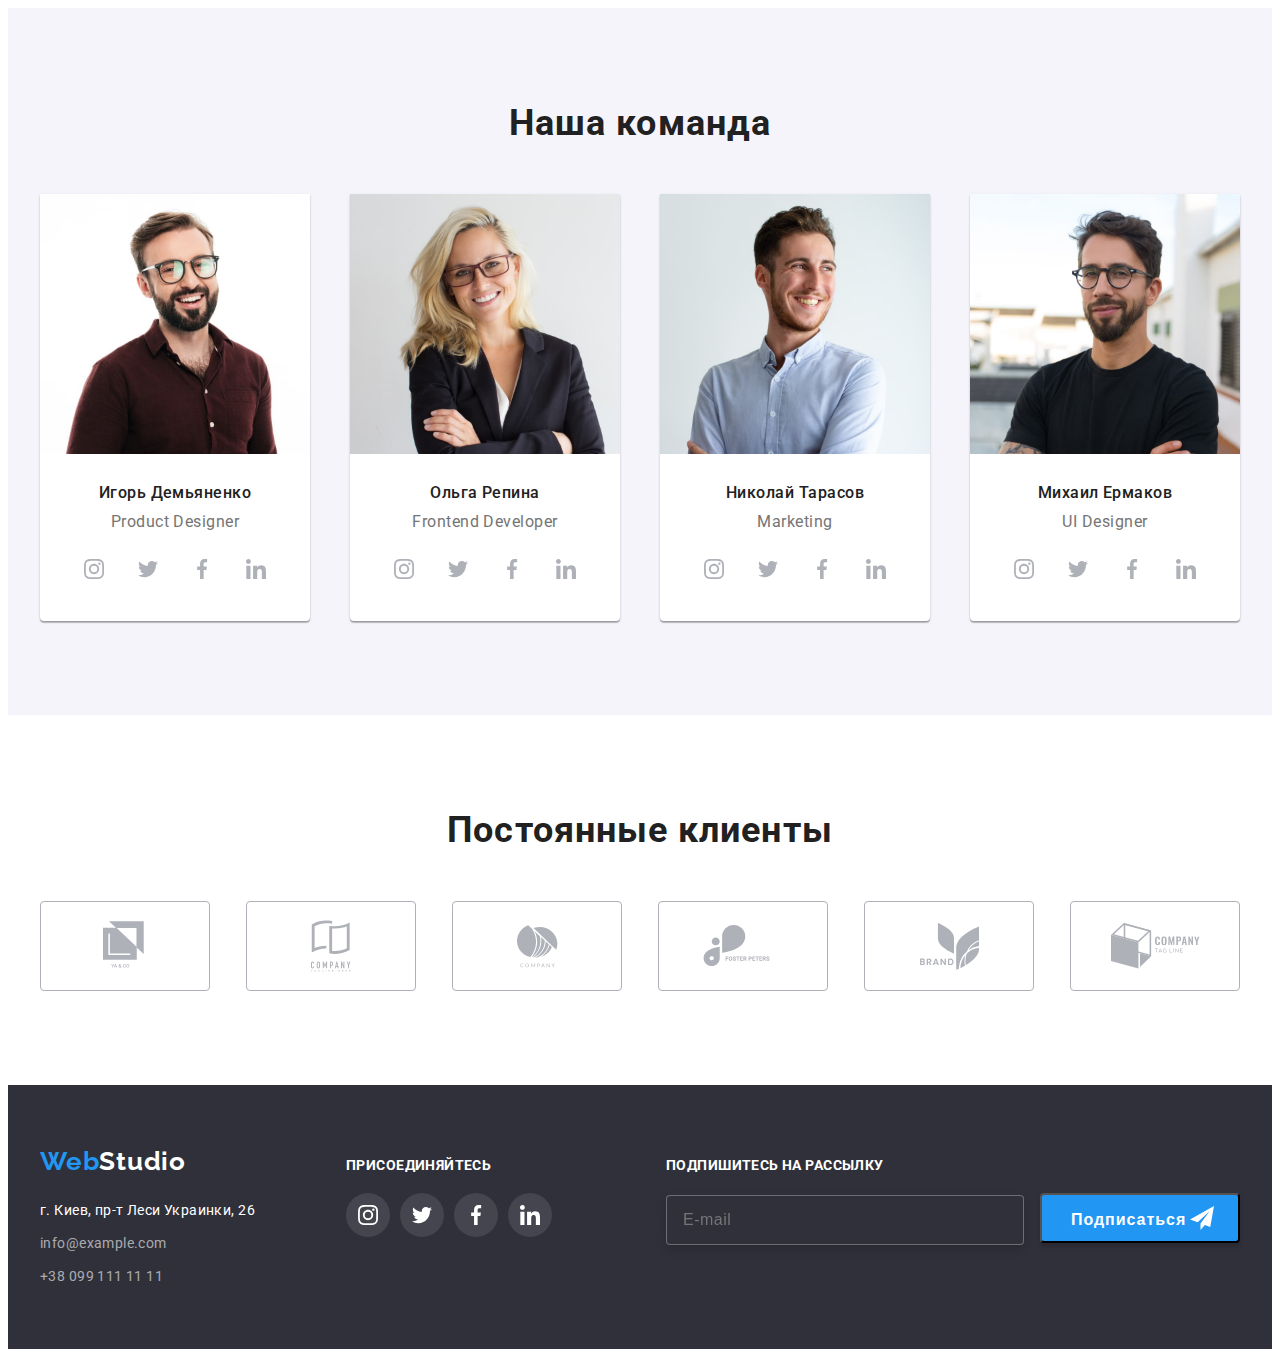
==== commit 674f032c: "Правки (валидатор)" ====
--- a/index.html
+++ b/index.html
@@ -5,10 +5,10 @@
     <meta charset="UTF-8">
     <meta name="viewport" content="width=device-width, initial-scale=1.0">
     <title>WebStudio</title>
-    <link rel="stylesheet" href="https://cdnjs.cloudflare.com/ajax/libs/modern-normalize/1.0.0/modern-normalize.css" integrity="sha512-Zx6MlUMKSVJoQ+83OwhdILe8cSEsCzfqThJd7J/VA2UrK6Ctj85p+xzqfyuNXE5B1k25uUdmJ2OzItbBy9GHAQ=="иcrossorigin="anonymous"/>
+    <link rel="stylesheet" href="https://cdnjs.cloudflare.com/ajax/libs/modern-normalize/1.0.0/modern-normalize.css" integrity="sha512-Zx6MlUMKSVJoQ+83OwhdILe8cSEsCzfqThJd7J/VA2UrK6Ctj85p+xzqfyuNXE5B1k25uUdmJ2OzItbBy9GHAQ==" crossorigin="anonymous"/>
     <link rel="preconnect" href="https://fonts.gstatic.com">
     <link href="https://fonts.googleapis.com/css2?family=Raleway:wght@700&family=Roboto:wght@400;500;700;900&display=swap" rel="stylesheet">
-    <link rel="stylesheet" href="./css/styles.css"
+    <link rel="stylesheet" href="./css/styles.css">
 </head>
 
 <body>
@@ -251,7 +251,7 @@
                         <li class="team-social-item">
                             <a class="team-social-link" href="#">
                             <svg class="team-social-icon">
-                        <use href="./images/sprite.svg#icon-instagram-2" w> </use>
+                        <use href="./images/sprite.svg#icon-instagram-2"> </use>
                              </svg>
                             </a>
                         </li>
@@ -394,7 +394,7 @@
         <div class="footer-subscription">
             <p class="footer-subscription-title">Подпишитесь на рассылку</p>
             <form class="footer-form">
-                <input form="email" class="footer-form-input" placeholder="E-mail">
+                <input type="email" class="footer-form-input" placeholder="E-mail">
                 <button type="submit" class="footer-form-button">Подписаться
                     <svg class="footer-form-icon">
                         <use href="./images/sprite.svg#icon-icon-send"> </use>
--- a/css/styles.css
+++ b/css/styles.css
@@ -592,6 +592,10 @@
     padding-bottom: 60px;
 }
 
+.footer .container{
+    justify-content: space-between;
+}
+
 .address-info {
     margin-right: 70px;
 }
@@ -839,7 +843,7 @@
 .portfolio-nav {
     display: flex;
     flex-wrap: wrap;
-    margin: -15px;
+    /* margin: -15px; */
 }
 
 .portfolio-nav-list {
@@ -1080,7 +1084,7 @@
 .modal-form-label-policy {
     display: flex;
     align-items: center;
-    flex-wrap: wrap;
+    justify-content: center;
     font-weight: 400;
     font-size: 14px;
     line-height: 1.714;
@@ -1088,6 +1092,7 @@
     color: #757575;
 
     margin-bottom: 30px;
+    cursor: pointer;
 }
 
 .modal-form-button {
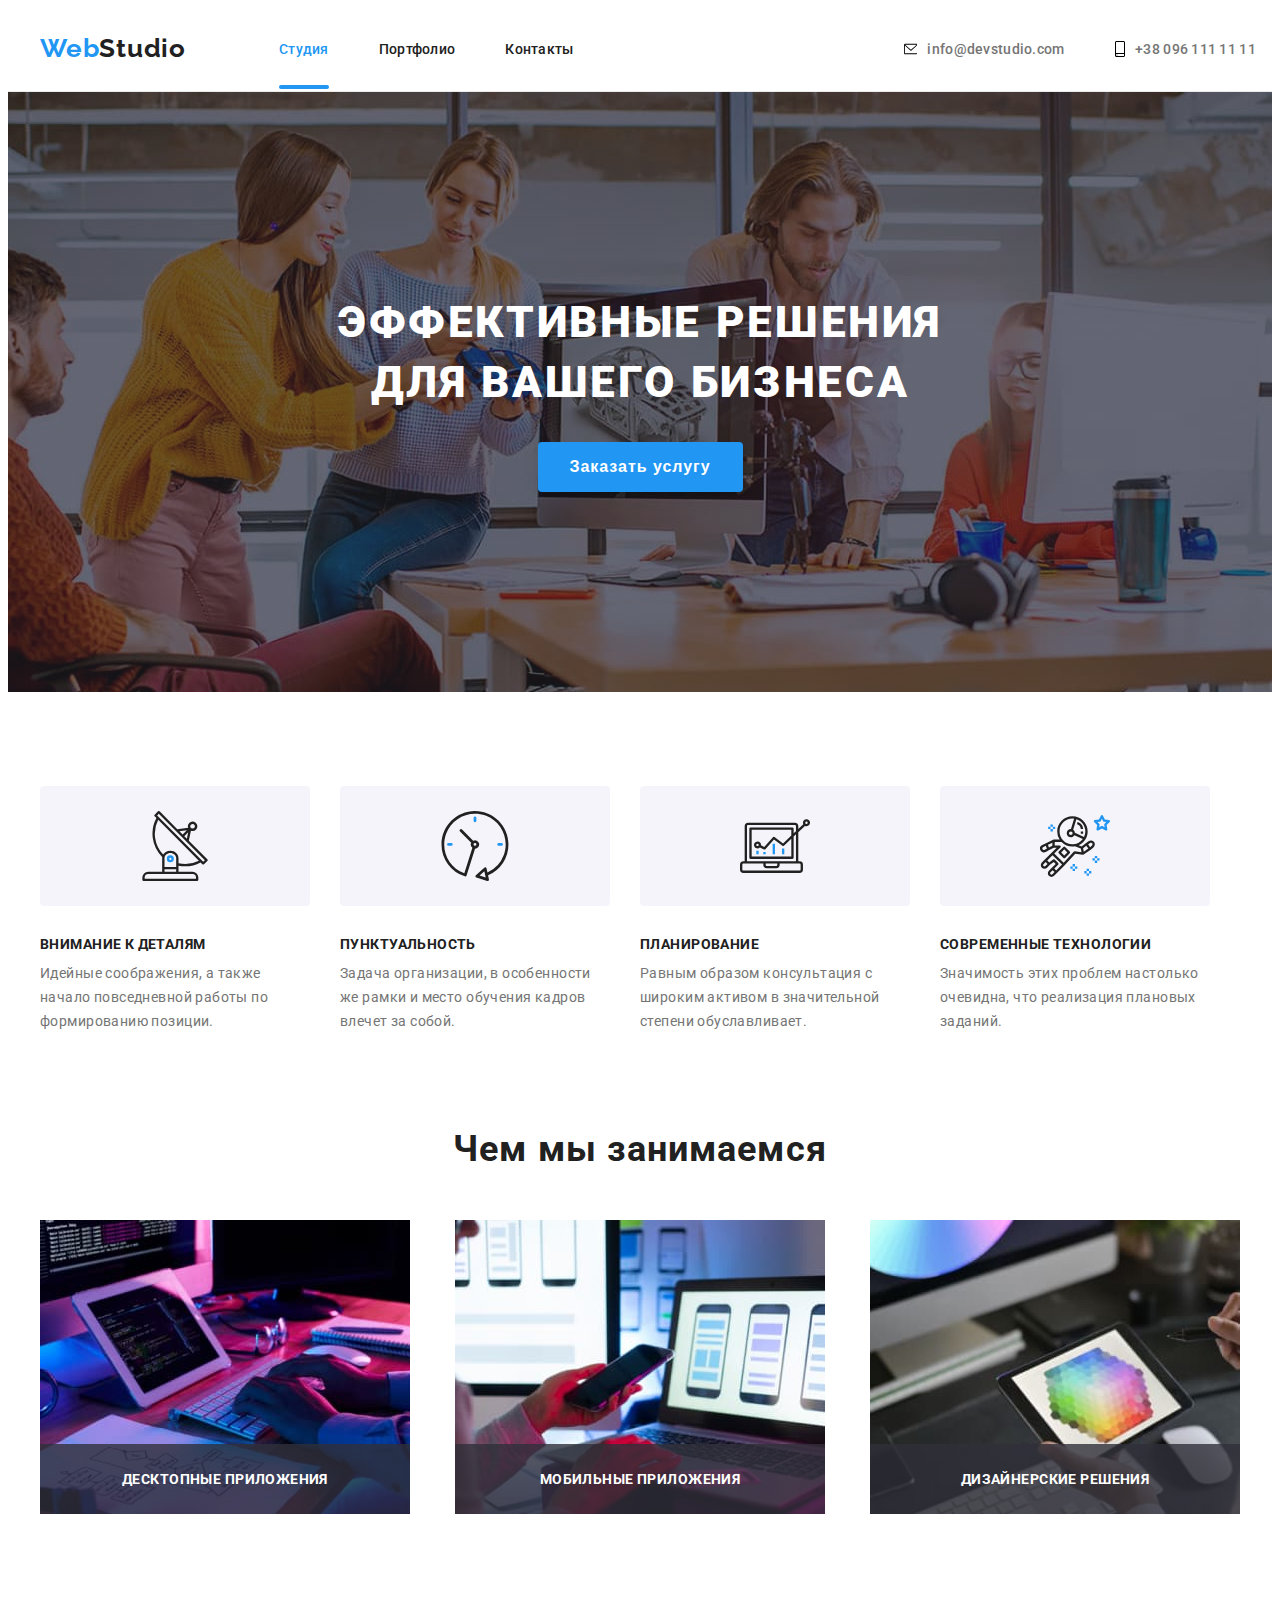
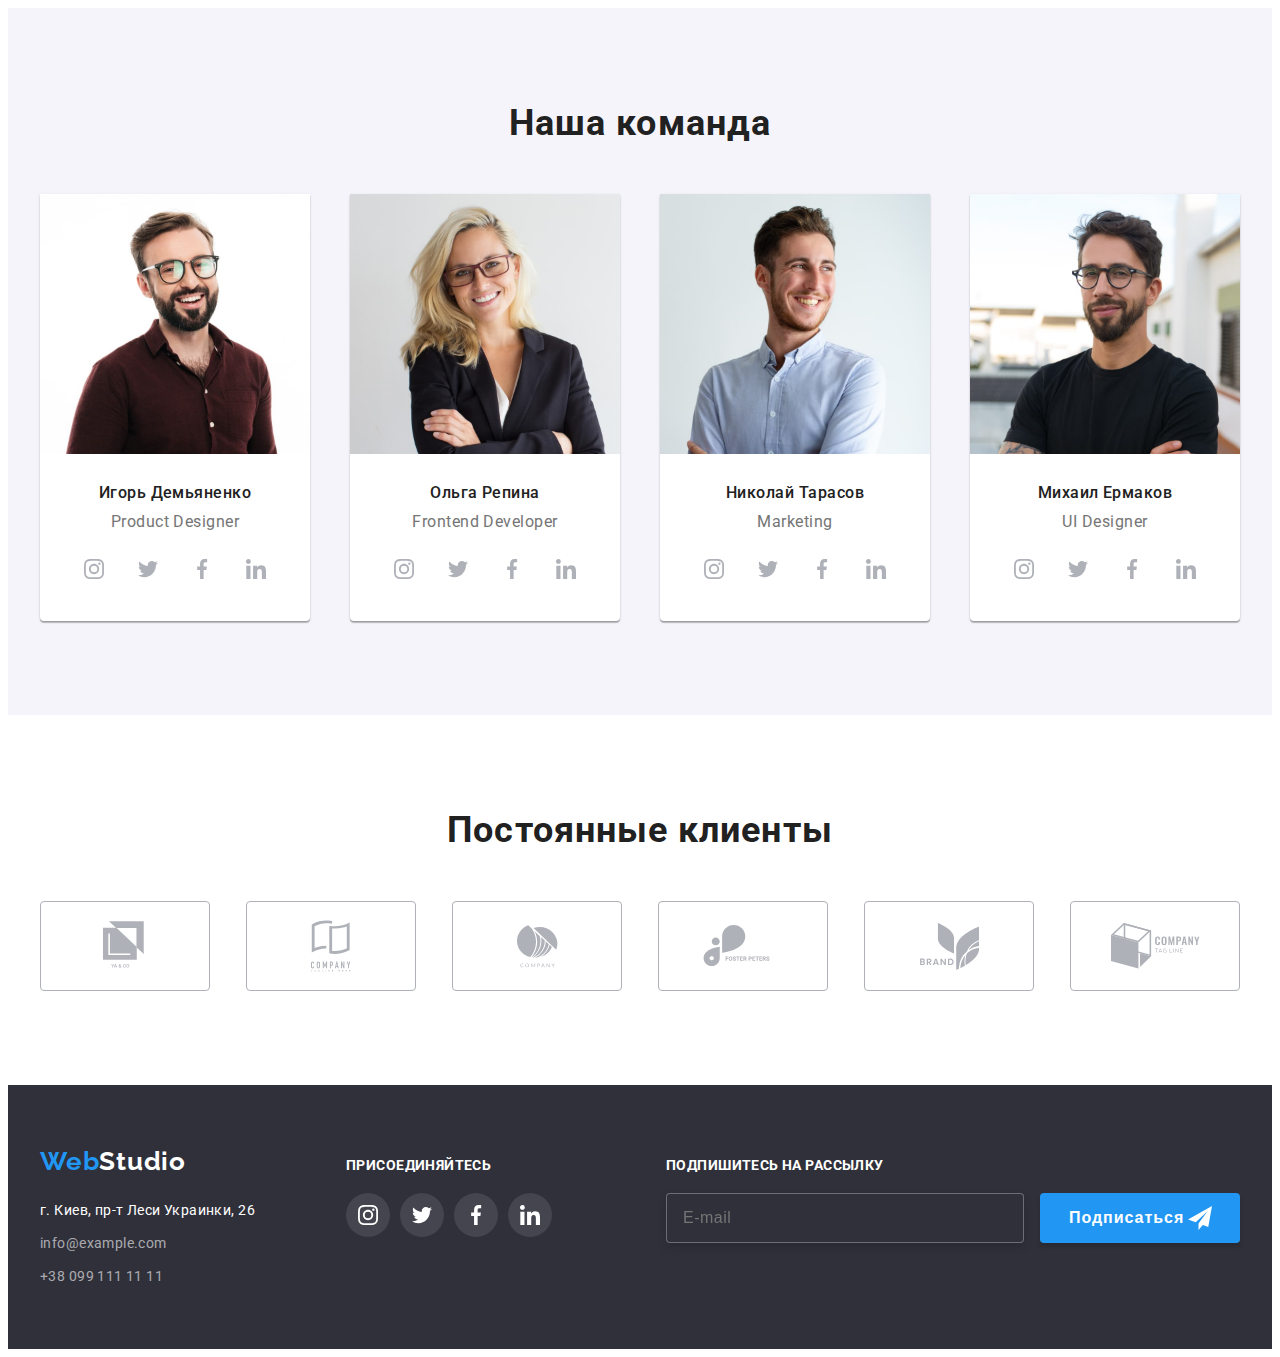
==== commit f97b464c: "Правки" ====
--- a/index.html
+++ b/index.html
@@ -455,7 +455,7 @@
                <label for="policy-check" class="modal-form-label-policy">
                    Соглашаюсь с рассылкой и принимаю <a href="#">Условия договора</a>
             </label>
-
+            
                <button class="modal-form-button" type="submit">Отправить</button>
             </form>
         </div>
--- a/css/styles.css
+++ b/css/styles.css
@@ -764,6 +764,7 @@
     background: #2196F3;
     box-shadow: 0px 4px 4px rgba(0, 0, 0, 0.15);
     border-radius: 4px;
+    border: none;
     cursor: pointer;
 
     font-weight: 700;
@@ -843,7 +844,7 @@
 .portfolio-nav {
     display: flex;
     flex-wrap: wrap;
-    /* margin: -15px; */
+    margin: -15px;
 }
 
 .portfolio-nav-list {
@@ -985,11 +986,11 @@
     letter-spacing: 0.03em;
 
     color: #212121;
-    margin-bottom: 30px;
+    margin-bottom: 12px;
 }
 
 .modal-form-input-label {
-    margin-bottom: 28px;
+    margin-bottom: 10px;
 }
 
 .modal-form-input-wrapper {
@@ -1108,6 +1109,7 @@
     background: #188CE8;
     box-shadow: 0px 4px 4px rgba(0, 0, 0, 0.15);
     border-radius: 4px;
+    border: none;
     padding: 10px 55px;
     cursor: pointer;
 }
